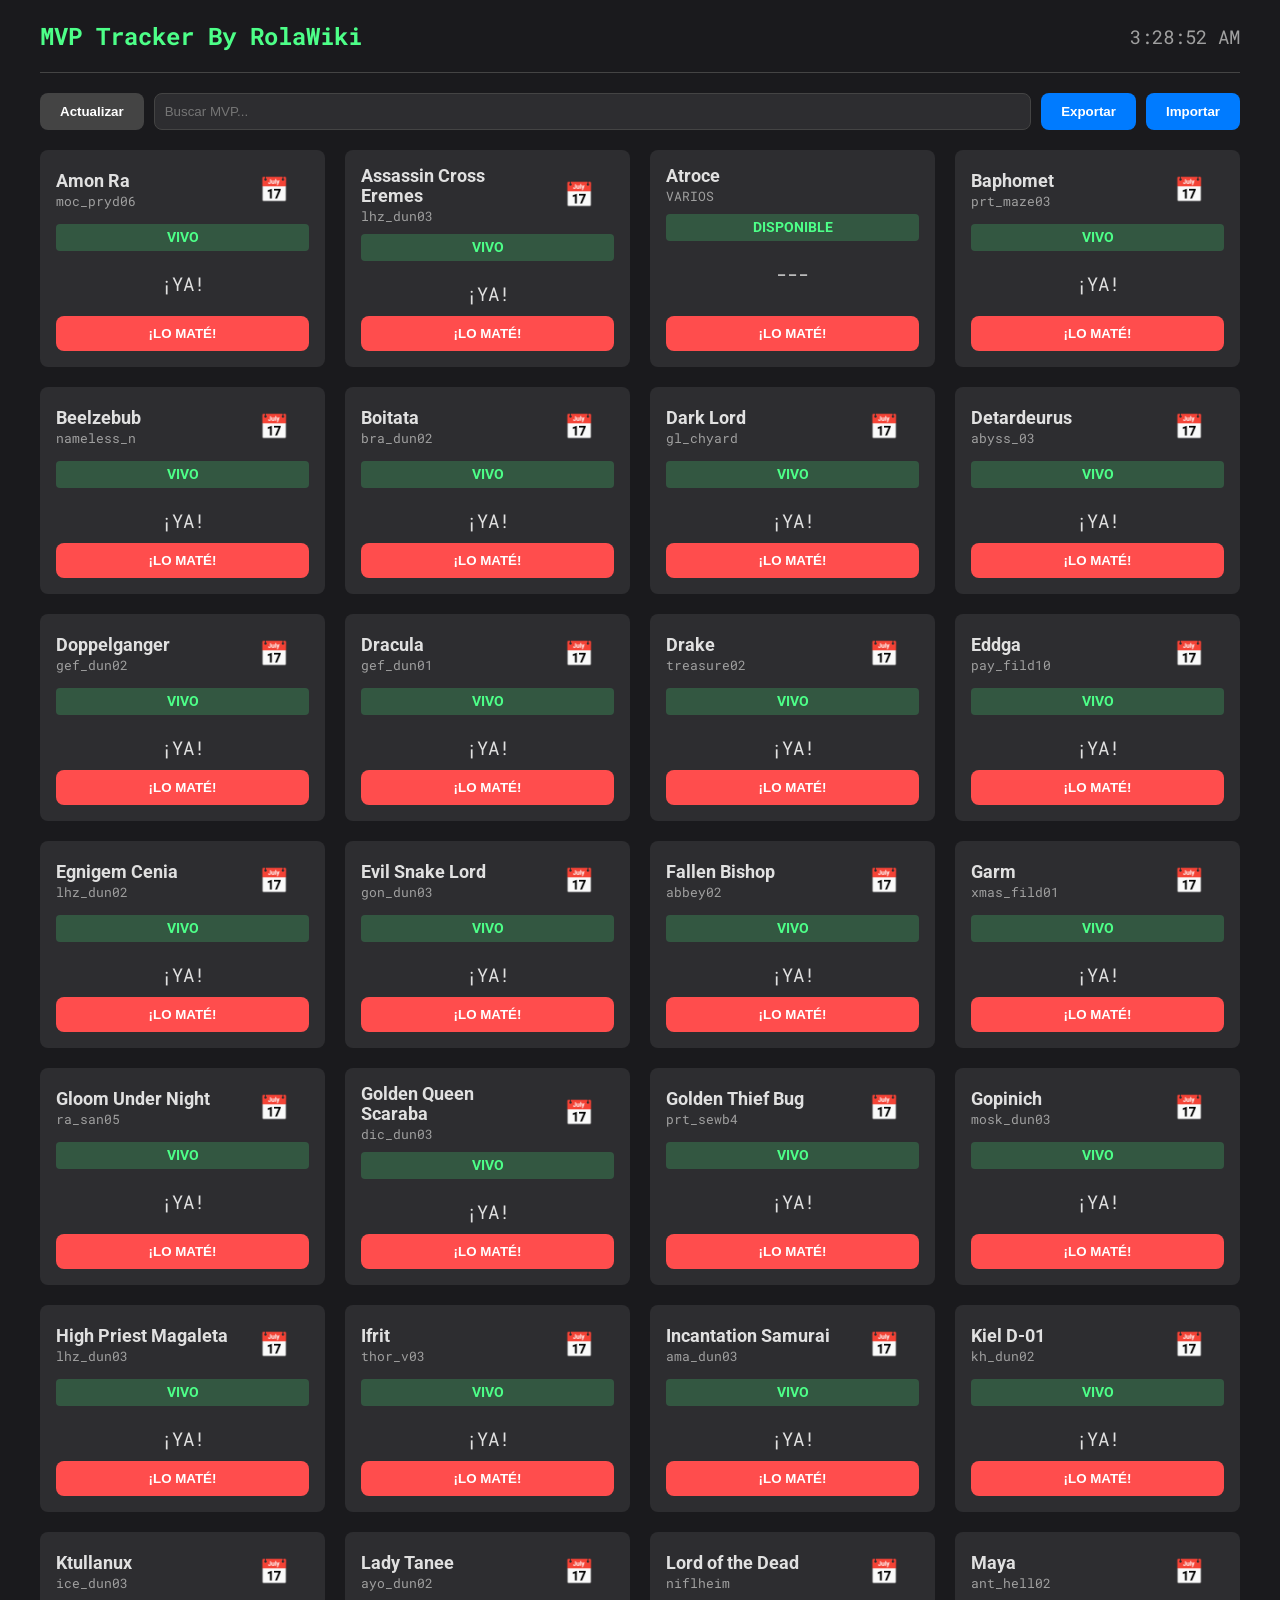
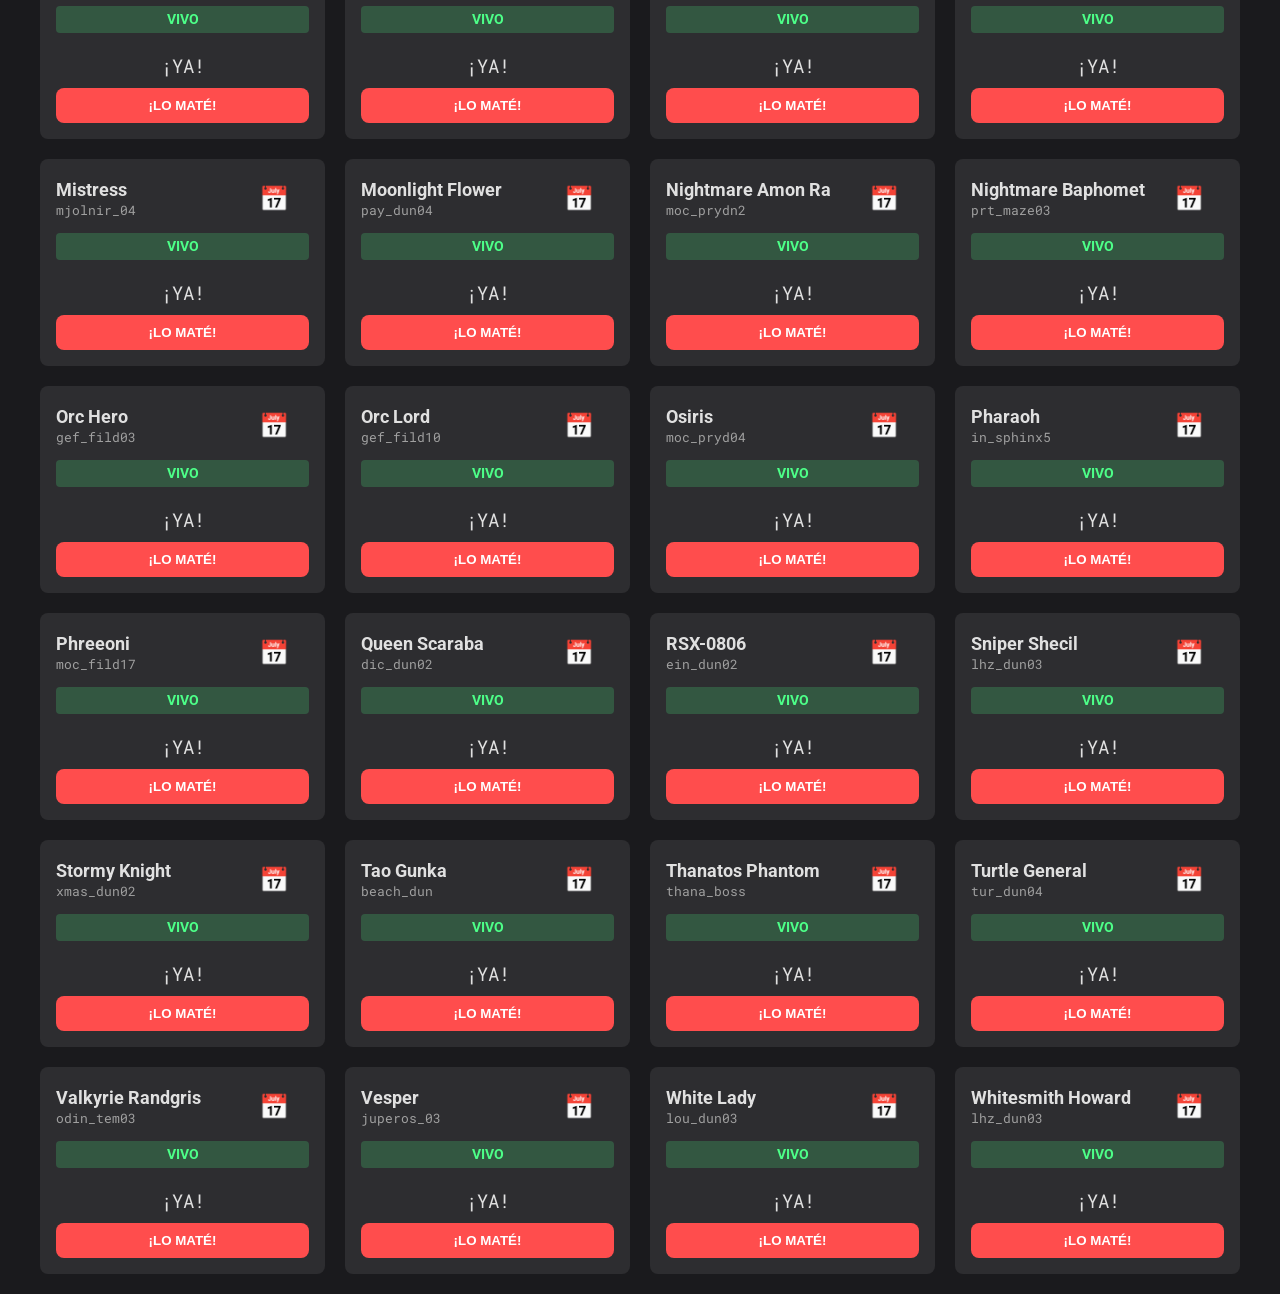
==== timermvp/index.html @ 580943b9 "Rename index2.php to index.html" ====
<!DOCTYPE html>
<html lang="es">

<head>
    <meta charset="UTF-8">
    <meta name="viewport" content="width=device-width, initial-scale=1.0">
    <title>RO MVP Tracker</title>
    <link rel="stylesheet" href="assets/style.css">
    <link
        href="https://fonts.googleapis.com/css2?family=Roboto+Mono:wght@400;700&family=Roboto:wght@400;700&display=swap"
        rel="stylesheet">
</head>

<body>
    <div class="container">
        <header>
            <h1>MVP Tracker By RolaWiki</h1>
            <div id="clock" class="server-time">00:00:00</div>
        </header>

        <div class="controls">
            <button id="refresh-btn">Actualizar</button>
            <input type="text" id="search-input" placeholder="Buscar MVP...">
            <button id="export-btn" class="action-btn">Exportar</button>
            <button id="import-btn" class="action-btn">Importar</button>
        </div>

        <!-- Data Transfer Modal -->
        <div id="data-modal" class="modal">
            <div class="modal-content">
                <span class="close-modal" id="close-data-modal">&times;</span>
                <h2 id="modal-title">Data Transfer</h2>
                <textarea id="data-area" rows="10" placeholder="Pega el código aquí..."></textarea>
                <div class="modal-actions">
                    <button id="copy-btn" class="modal-btn">Copiar</button>
                    <button id="load-btn" class="modal-btn">Cargar Datos</button>
                </div>
            </div>
        </div>

        <!-- Edit Time Modal -->
        <div id="edit-time-modal" class="modal">
            <div class="modal-content" style="max-width: 800px;">
                <span class="close-modal" id="close-edit-modal">&times;</span>
                <h2>Editar Hora y Tumba</h2>
                <p id="edit-mvp-name" style="margin-bottom: 10px; color: var(--accent-yellow);"></p>

                <div class="edit-layout" style="display: flex; gap: 20px; flex-wrap: wrap;">
                    <div class="edit-time-section" style="flex: 1; min-width: 250px;">
                        <label for="edit-time-input" style="display:block; margin-bottom:5px;">Hora de Muerte:</label>
                        <input type="datetime-local" id="edit-time-input" class="date-input">
                        <p style="font-size: 0.9rem; color: #aaa;">Haz click en el mapa para marcar la tumba.</p>
                    </div>

                    <div class="edit-map-section" style="flex: 2; min-width: 300px; position: relative;">
                        <div id="map-container"
                            style="position: relative; cursor: crosshair; overflow: hidden; border: 1px solid #444; border-radius: 4px;">
                            <img id="mvp-map-image" src="" alt="Map" style="width: 100%; display: block;">
                            <div id="tomb-marker"></div>
                        </div>
                    </div>
                </div>

                <div class="modal-actions" style="margin-top: 20px;">
                    <button id="save-time-btn" class="modal-btn">Guardar Cambios</button>
                </div>
            </div>
        </div>

        <!-- Map Selection Modal -->
        <div id="map-selection-modal" class="modal">
            <div class="modal-content" style="max-width: 600px;">
                <span class="close-modal" id="close-map-modal">&times;</span>
                <h2 style="text-align:center; margin-bottom: 20px;">Selecciona el Mapa</h2>
                <div id="map-grid-container"
                    style="display: grid; grid-template-columns: repeat(auto-fill, minmax(130px, 1fr)); gap: 15px;">
                    <!-- Maps injected here -->
                </div>
            </div>
        </div>

        <div id="mvp-grid" class="mvp-grid">
            <!-- MVP Cards will be injected here -->
        </div>
    </div>

    <script src="assets/script.js"></script>
</body>

</html>
---- timermvp/assets/style.css ----
:root {
    --bg-color: #1a1a1d;
    --card-bg: #2d2d30;
    --text-main: #e0e0e0;
    --text-muted: #a0a0a0;
    --accent-red: #ff4d4d;
    --accent-green: #4dff88;
    --accent-yellow: #ffd700;
    --border-radius: 8px;
}

* {
    box-sizing: border-box;
    margin: 0;
    padding: 0;
}

body {
    background-color: var(--bg-color);
    color: var(--text-main);
    font-family: 'Roboto', sans-serif;
    padding: 20px;
}

.container {
    max-width: 1200px;
    margin: 0 auto;
}

header {
    display: flex;
    justify-content: space-between;
    align-items: center;
    margin-bottom: 20px;
    padding-bottom: 20px;
    border-bottom: 1px solid #444;
}

h1 {
    font-family: 'Roboto Mono', monospace;
    font-size: 1.5rem;
    color: var(--accent-green);
}

.server-time {
    font-family: 'Roboto Mono', monospace;
    font-size: 1.2rem;
    color: var(--text-muted);
}

.controls {
    display: flex;
    gap: 10px;
    margin-bottom: 20px;
}

input[type="text"] {
    background: var(--card-bg);
    border: 1px solid #444;
    color: white;
    padding: 10px;
    border-radius: var(--border-radius);
    flex-grow: 1;
}

button {
    background: #444;
    color: white;
    border: none;
    padding: 10px 20px;
    cursor: pointer;
    border-radius: var(--border-radius);
    font-weight: bold;
    transition: background 0.2s;
}

button:hover {
    background: #555;
}

.mvp-grid {
    display: grid;
    grid-template-columns: repeat(auto-fill, minmax(280px, 1fr));
    gap: 20px;
}

.mvp-card {
    background: var(--card-bg);
    border-radius: var(--border-radius);
    padding: 15px;
    position: relative;
    border: 1px solid transparent;
    transition: transform 0.2s;
    display: flex;
    flex-direction: column;
}

.mvp-card:hover {
    transform: translateY(-2px);
    border-color: #555;
}

.mvp-image {
    width: 60px;
    height: 60px;
    object-fit: contain;
    margin-right: 15px;
    image-rendering: pixelated;
    /* Enhance pixel art look */
}

/* Modal Styles */
.modal {
    display: none;
    position: fixed;
    z-index: 100;
    left: 0;
    top: 0;
    width: 100%;
    height: 100%;
    background-color: rgba(0, 0, 0, 0.7);
}

.modal-content {
    background-color: var(--card-bg);
    margin: 10% auto;
    padding: 20px;
    border: 1px solid #888;
    width: 80%;
    max-width: 600px;
    border-radius: var(--border-radius);
    color: var(--text-main);
}

.close-modal {
    color: #aaa;
    float: right;
    font-size: 28px;
    font-weight: bold;
    cursor: pointer;
}

.close-modal:hover,
.close-modal:focus {
    color: white;
    text-decoration: none;
    cursor: pointer;
}

textarea#data-area {
    width: 100%;
    background: #1a1a1d;
    color: #e0e0e0;
    border: 1px solid #444;
    padding: 10px;
    border-radius: 4px;
    margin: 10px 0;
    font-family: 'Roboto Mono', monospace;
    resize: vertical;
}

.date-input {
    width: 100%;
    background: #1a1a1d;
    color: white;
    border: 1px solid #444;
    padding: 10px;
    border-radius: 4px;
    font-size: 1.1rem;
    margin-bottom: 20px;
    color-scheme: dark;
    /* Ensures calendar icon/popup is dark mode */
}

.modal-actions {
    display: flex;
    justify-content: flex-end;
    gap: 10px;
}

#tomb-marker {
    width: 32px !important;
    height: 32px !important;
    background-color: transparent !important;
    background-image: url('tomb.png');
    background-size: contain;
    background-repeat: no-repeat;
    border: none !important;
    border-radius: 0 !important;
    mix-blend-mode: multiply;
    /* Hides white background */
    pointer-events: none;
    transform: translate(-50%, -50%);
    position: absolute;
    z-index: 999;
}

.modal-btn {
    background: var(--accent-green);
    color: #1a1a1d;
    border: none;
    padding: 10px 20px;
    cursor: pointer;
    font-weight: bold;
    border-radius: 4px;
}

.modal-btn:hover {
    background: #3ce676;
}

.action-btn {
    background: #007bff;
    /* Blue for actions */
}

.action-btn:hover {
    background: #0069d9;
}

.mvp-header {
    display: flex;
    justify-content: flex-start;
    align-items: center;
    margin-bottom: 10px;
    width: 100%;
}

.mvp-info {
    flex-grow: 1;
}

.mvp-name {
    font-weight: bold;
    font-size: 1.1rem;
    margin-bottom: 2px;
}

.mvp-map {
    font-size: 0.8rem;
    color: var(--text-muted);
    font-family: 'Roboto Mono', monospace;
}

.mvp-status {
    font-size: 0.9rem;
    font-weight: bold;
    margin-bottom: 10px;
    padding: 5px 10px;
    border-radius: 4px;
    text-align: center;
    text-transform: uppercase;
}

.status-alive {
    background: rgba(77, 255, 136, 0.2);
    color: var(--accent-green);
}

.status-dead {
    background: rgba(255, 77, 77, 0.2);
    color: var(--accent-red);
}

.status-soon {
    background: rgba(255, 215, 0, 0.2);
    color: var(--accent-yellow);
}

.mvp-timer {
    font-family: 'Roboto Mono', monospace;
    font-size: 1.2rem;
    text-align: center;
    margin: 10px 0;
}

.kill-btn {
    background: var(--accent-red);
    color: white;
    margin-top: auto;
    width: 100%;
}

.kill-btn:hover {
    background: #cc0000;
}

/* Map Selection Grid */
.map-choice-card {
    background: #2a2a2e;
    border: 1px solid #444;
    border-radius: 8px;
    padding: 10px;
    cursor: pointer;
    text-align: center;
    transition: transform 0.2s, border-color 0.2s;
}

.map-choice-card:hover {
    transform: translateY(-2px);
    border-color: var(--accent-yellow);
}

.map-choice-card img {
    max-width: 100%;
    margin-bottom: 8px;
    border-radius: 4px;
}

.map-choice-name {
    font-weight: bold;
    color: #eee;
    font-size: 0.9rem;
}

.map-choice-timer {
    font-size: 0.8rem;
    color: #aaa;
}
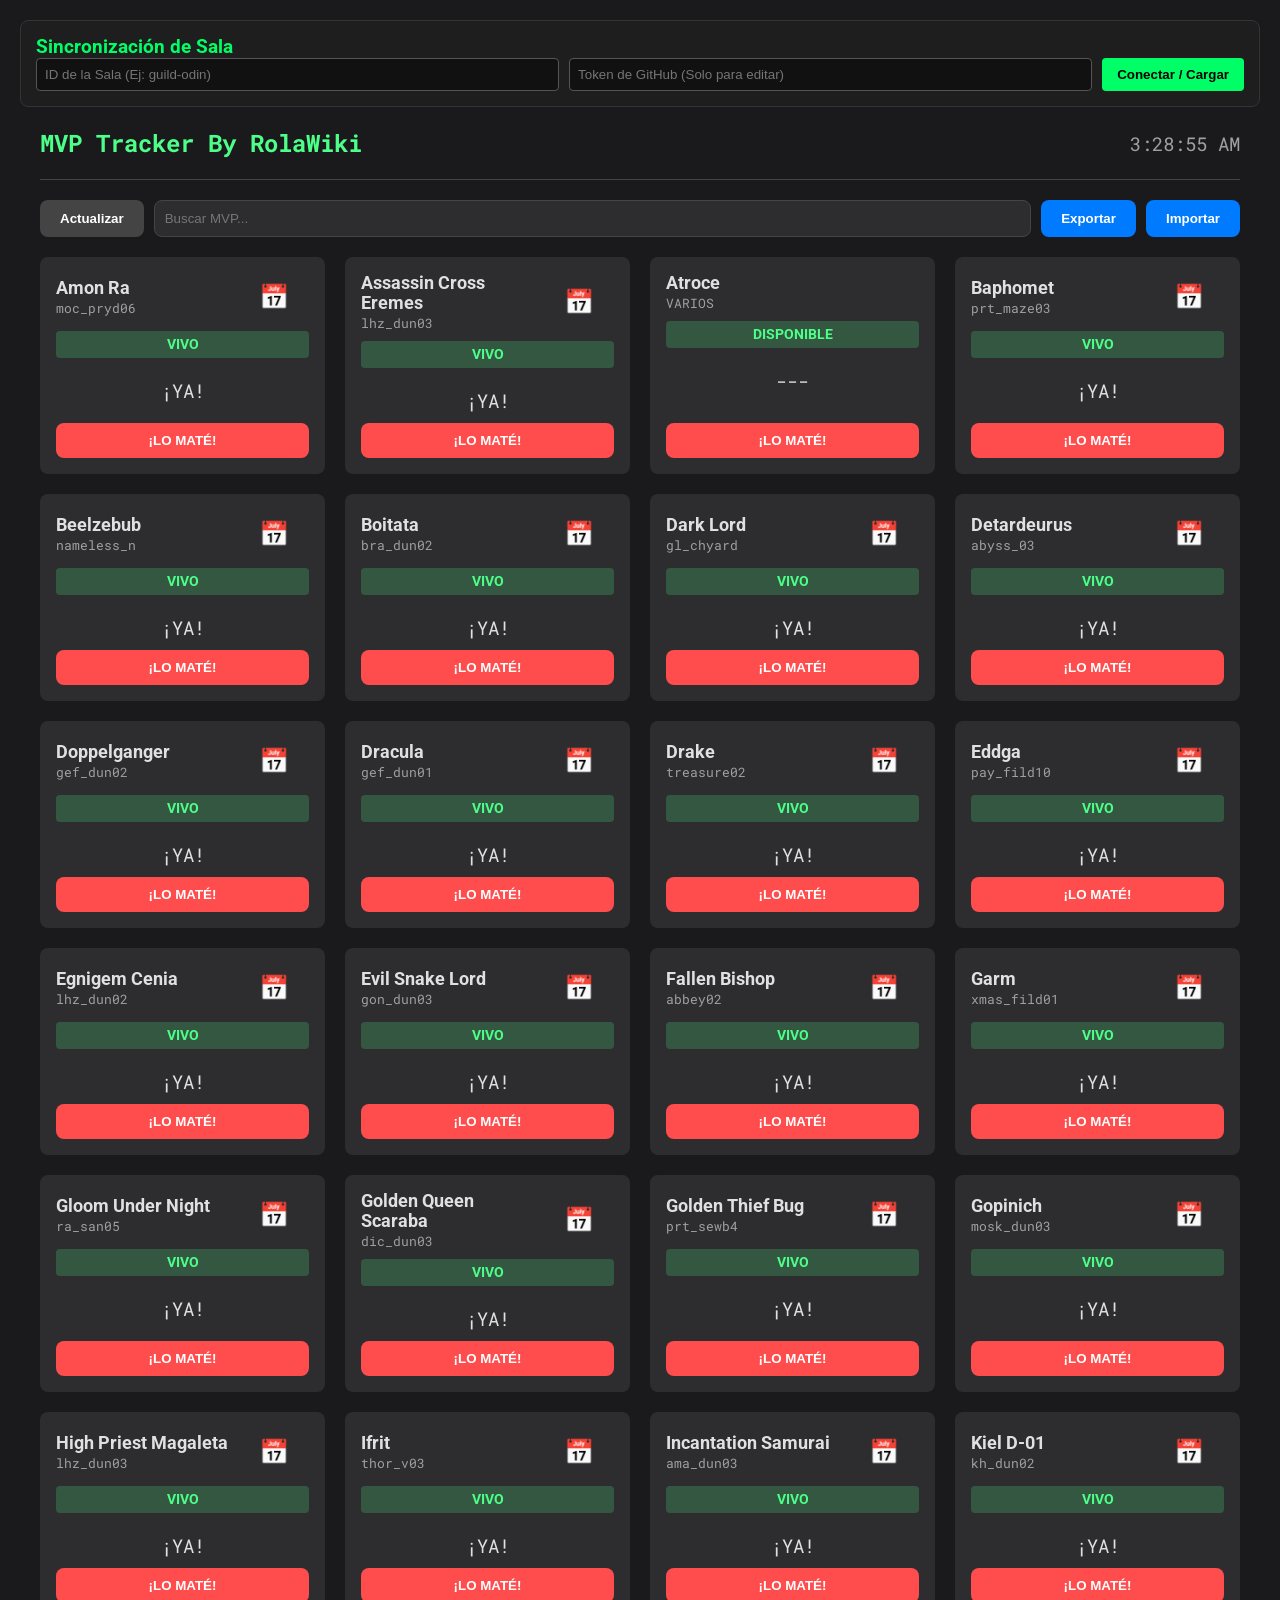
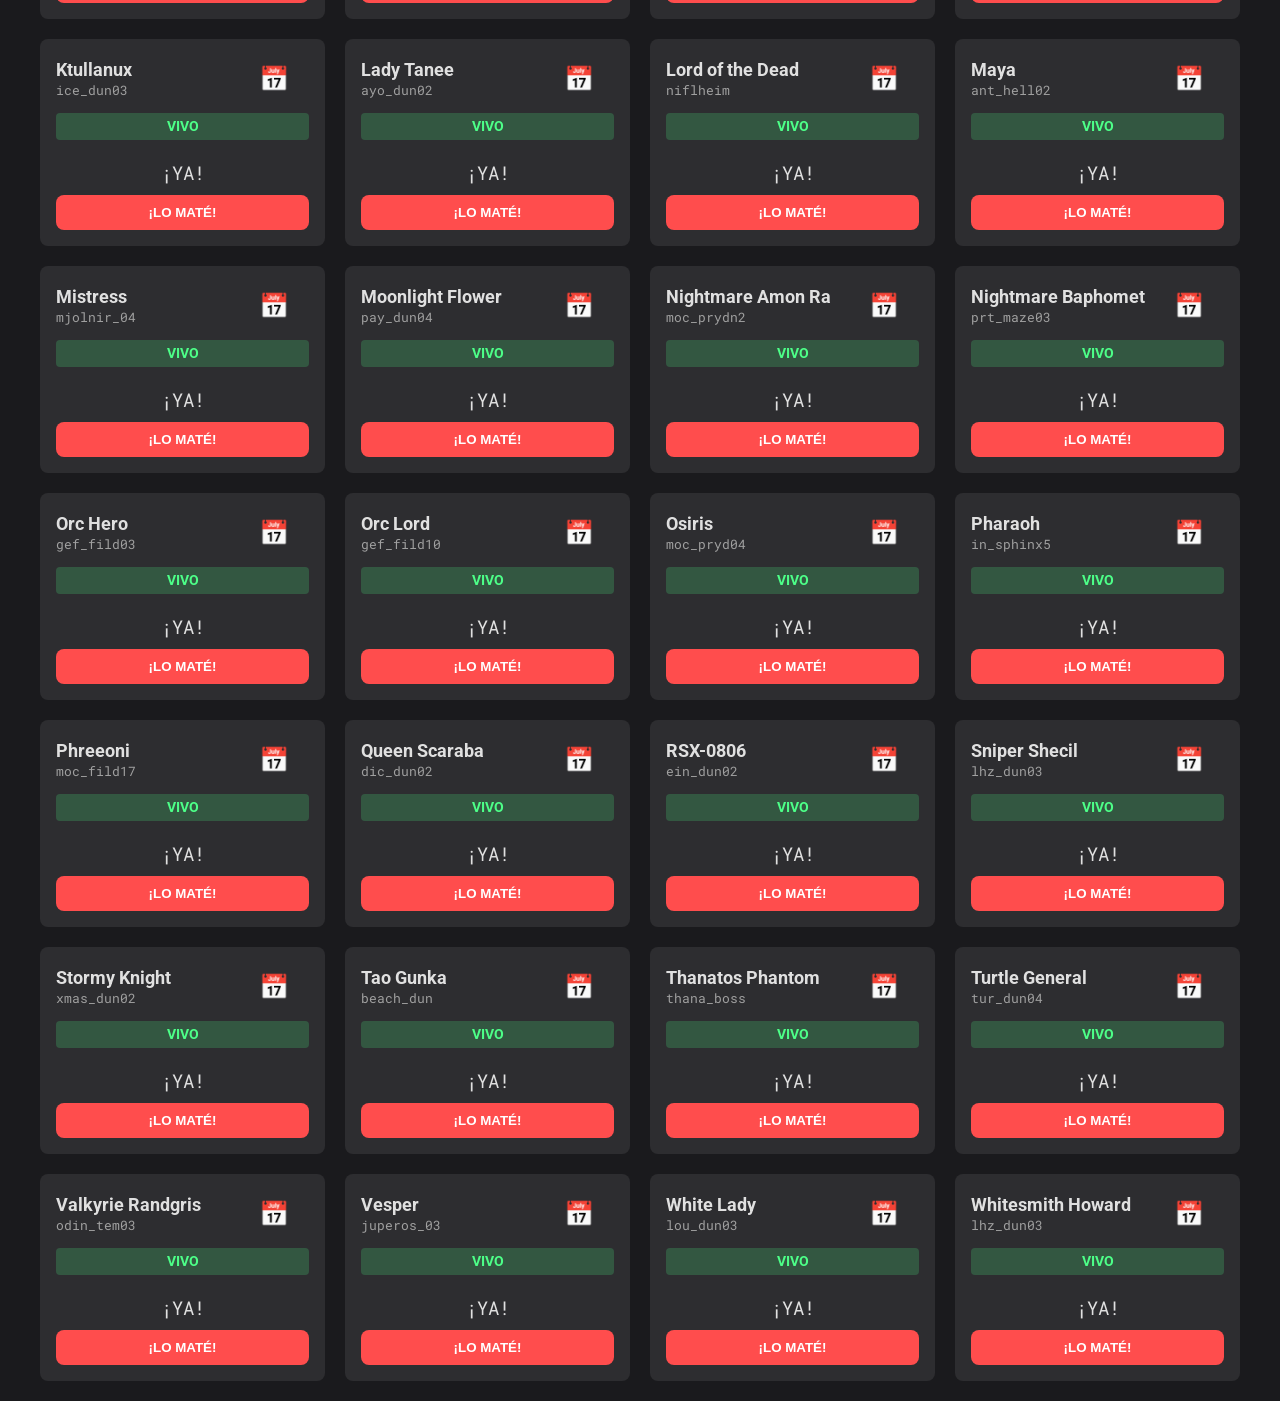
==== commit 28b23969: "mvptracker" ====
--- a/timermvp/index.html
+++ b/timermvp/index.html
@@ -12,6 +12,15 @@
 </head>
 
 <body>
+<!-- Panel de Conexión Privada -->
+<div id="panel-conexion" style="background: #1e1e1e; padding: 15px; border-radius: 8px; margin-bottom: 20px; border: 1px solid #333;">
+    <h3 style="color: #00ff66; margin-top: 0;">Sincronización de Sala</h3>
+    <div style="display: flex; gap: 10px; flex-wrap: wrap;">
+        <input type="text" id="input-sala-id" placeholder="ID de la Sala (Ej: guild-odin)" style="padding: 8px; background: #111; color: #fff; border: 1px solid #555; border-radius: 4px; flex: 1;">
+        <input type="password" id="input-github-token" placeholder="Token de GitHub (Solo para editar)" style="padding: 8px; background: #111; color: #fff; border: 1px solid #555; border-radius: 4px; flex: 1;">
+        <button id="btn-conectar" style="padding: 8px 15px; background: #00ff66; color: #000; border: none; border-radius: 4px; cursor: pointer; font-weight: bold;">Conectar / Cargar</button>
+    </div>
+</div>
     <div class="container">
         <header>
             <h1>MVP Tracker By RolaWiki</h1>
